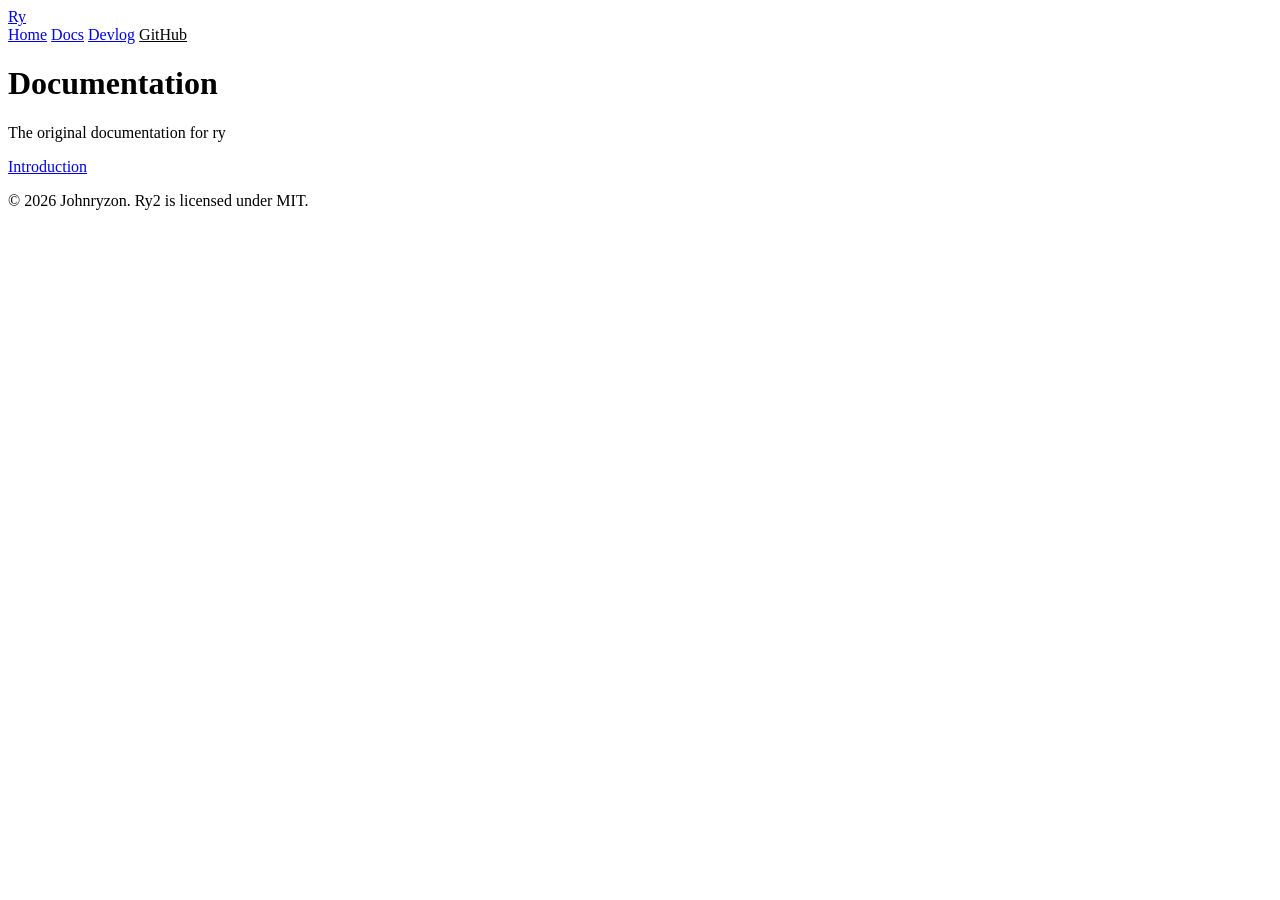
==== docs/index.html @ 28b112de "Initial commit" ====
<!doctype html>
<html lang="en">
  <head>
    <meta charset="UTF-8" />
    <meta name="viewport" content="width=device-width, initial-scale=1.0" />
    <link rel="stylesheet" href="style.css" />
    <title>Ry | Documentation</title>
  </head>
  <body>
    <nav>
      <div class="nav-content">
        <a href="../index.html" class="logo">Ry</a>
        <div class="nav-links">
          <a href="../index.html">Home</a>
          <a href="index.html">Docs</a>
          <a href="../blog/index.html">Devlog</a>
          <a
            href="https://github.com/johnryzon123/Ry2"
            style="color: var(--success)"
            >GitHub</a
          >
        </div>
      </div>
    </nav>
    <header class="hero">
      <h1>Documentation</h1>
      <p class="tagline">The original documentation for ry</p>
    </header>
    <div class="sidebar">
      <a href="intro.html">Introduction</a>
    </div>

    <footer>
      <p>&copy; 2026 Johnryzon. Ry2 is licensed under MIT.</p>
    </footer>
  </body>
</html>
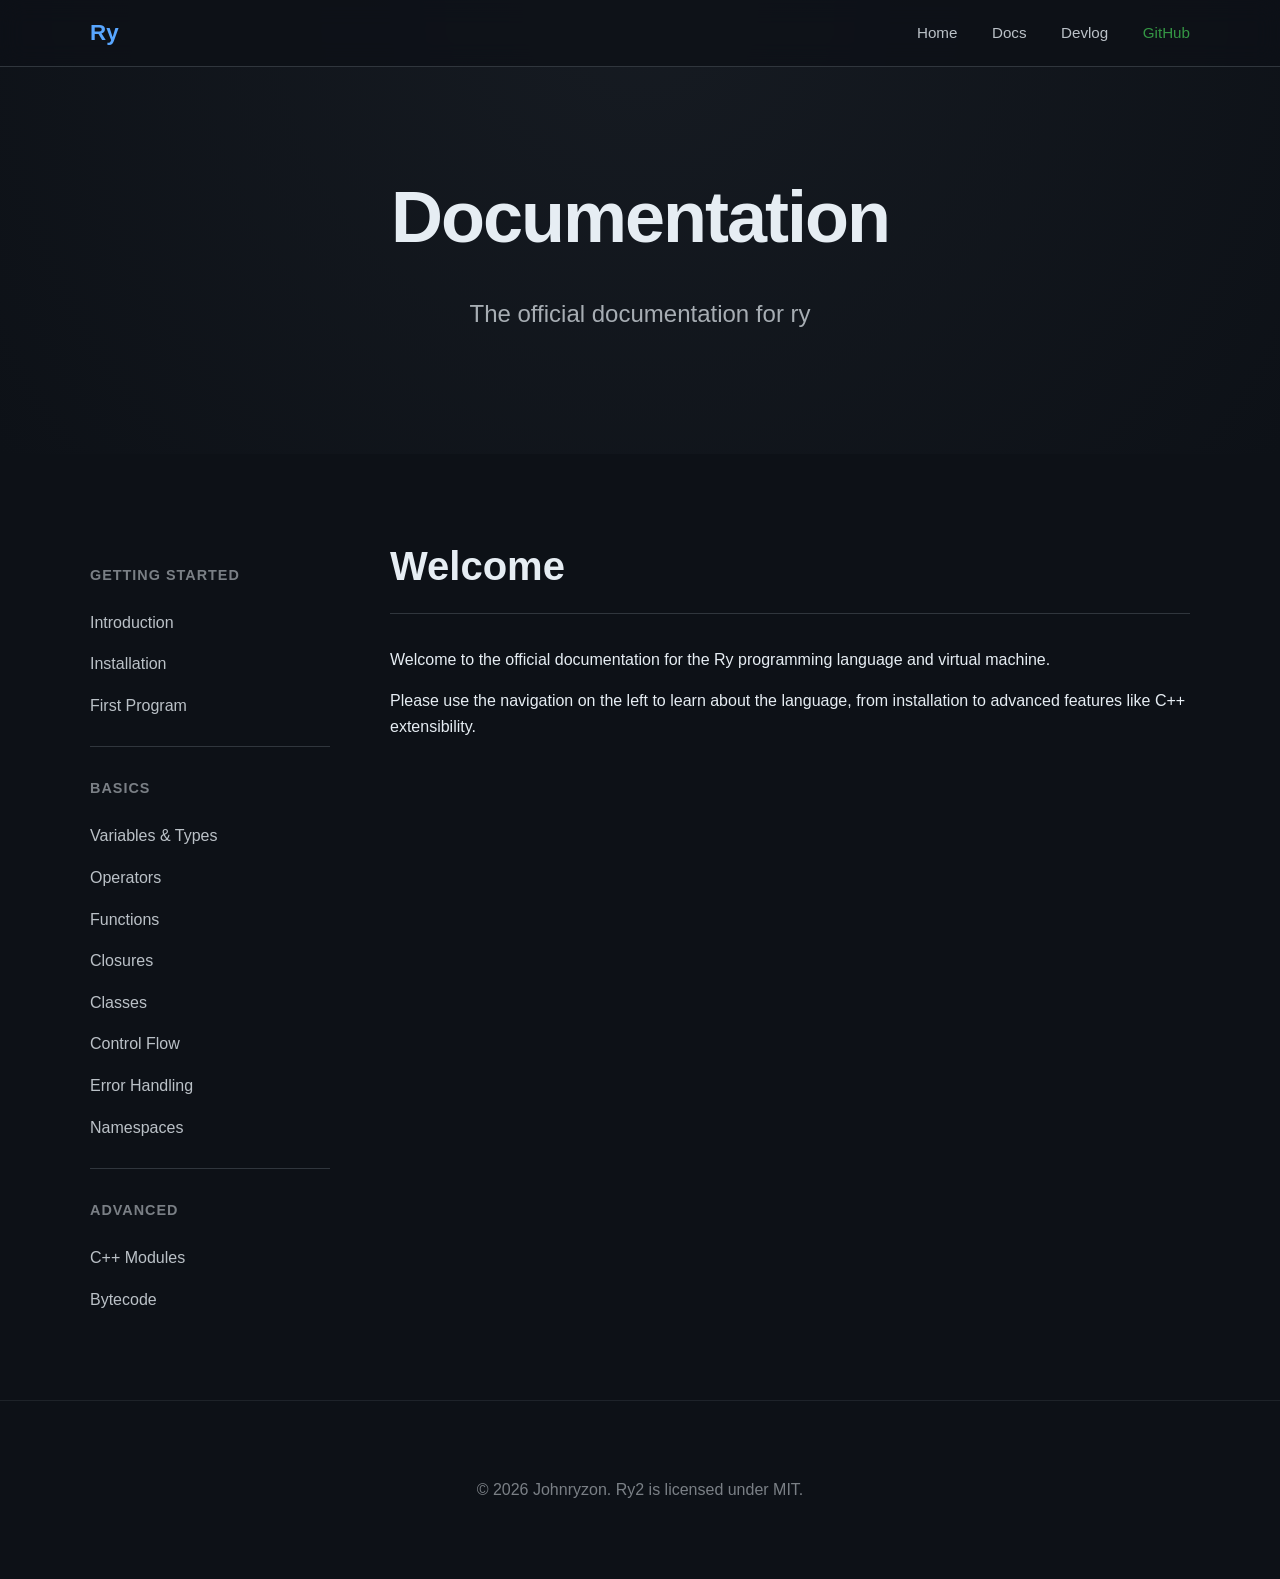
==== commit e73b7779: "Added documentation for Ry" ====
--- a/docs/index.html
+++ b/docs/index.html
@@ -3,7 +3,7 @@
   <head>
     <meta charset="UTF-8" />
     <meta name="viewport" content="width=device-width, initial-scale=1.0" />
-    <link rel="stylesheet" href="style.css" />
+    <link rel="stylesheet" href="../styles/style.css" />
     <title>Ry | Documentation</title>
   </head>
   <body>
@@ -24,10 +24,40 @@
     </nav>
     <header class="hero">
       <h1>Documentation</h1>
-      <p class="tagline">The original documentation for ry</p>
+      <p class="tagline">The official documentation for ry</p>
     </header>
-    <div class="sidebar">
-      <a href="intro.html">Introduction</a>
+    <div class="container docs-layout">
+      <div class="sidebar">
+        <h4>Getting Started</h4>
+        <a href="intro.html">Introduction</a>
+        <a href="installation.html">Installation</a>
+        <a href="hello-world.html">First Program</a>
+        <hr />
+        <h4>Basics</h4>
+        <a href="variables.html">Variables & Types</a>
+        <a href="operators.html">Operators</a>
+        <a href="functions.html">Functions</a>
+        <a href="closures.html">Closures</a>
+        <a href="classes.html">Classes</a>
+        <a href="control-flow.html">Control Flow</a>
+        <a href="error-handling.html">Error Handling</a>
+        <a href="namespaces.html">Namespaces</a>
+        <hr />
+        <h4>Advanced</h4>
+        <a href="cpp-modules.html">C++ Modules</a>
+        <a href="bytecode.html">Bytecode</a>
+      </div>
+      <main class="docs-content">
+        <h2>Welcome</h2>
+        <p>
+          Welcome to the official documentation for the Ry programming language
+          and virtual machine.
+        </p>
+        <p>
+          Please use the navigation on the left to learn about the language,
+          from installation to advanced features like C++ extensibility.
+        </p>
+      </main>
     </div>
 
     <footer>
--- a/styles/style.css
+++ b/styles/style.css
@@ -0,0 +1,220 @@
+:root {
+  --bg: #0d1117;
+  --card: #161b22;
+  --text: #e6edf3;
+  --accent: #58a6ff;
+  --code-bg: #010409;
+  --border: #30363d;
+  --success: #3fb950;
+}
+body {
+  font-family:
+    -apple-system, BlinkMacSystemFont, "Segoe UI", Helvetica, Arial, sans-serif;
+  background-color: var(--bg);
+  color: var(--text);
+  margin: 0;
+  line-height: 1.6;
+}
+
+/* Modern Navigation */
+nav {
+  position: fixed;
+  top: 0;
+  width: 100%;
+  background: rgba(13, 17, 23, 0.8);
+  backdrop-filter: blur(12px);
+  border-bottom: 1px solid var(--border);
+  z-index: 1000;
+}
+.nav-content {
+  max-width: 1100px;
+  margin: 0 auto;
+  display: flex;
+  justify-content: space-between;
+  align-items: center;
+  padding: 15px 20px;
+}
+.logo {
+  font-weight: 800;
+  font-size: 1.4rem;
+  color: var(--accent);
+  text-decoration: none;
+}
+.nav-links a {
+  color: var(--text);
+  text-decoration: none;
+  margin-left: 30px;
+  font-size: 0.95rem;
+  opacity: 0.8;
+  transition: 0.2s;
+}
+.nav-links a:hover {
+  opacity: 1;
+  color: var(--accent);
+}
+
+/* Hero Section */
+.hero {
+  padding: 160px 20px 100px 20px;
+  text-align: center;
+  background: radial-gradient(circle at top, #161b22 0%, #0d1117 100%);
+}
+h1 {
+  font-size: 4.5rem;
+  margin: 0;
+  letter-spacing: -2px;
+}
+.tagline {
+  font-size: 1.5rem;
+  opacity: 0.7;
+  margin: 20px 0;
+  max-width: 700px;
+  margin-left: auto;
+  margin-right: auto;
+}
+
+/* CTA Buttons */
+.cta-group {
+  margin-top: 40px;
+}
+.btn {
+  padding: 14px 32px;
+  border-radius: 8px;
+  text-decoration: none;
+  font-weight: 600;
+  display: inline-block;
+  transition: 0.2s;
+}
+.btn-primary {
+  background: var(--accent);
+  color: #0d1117;
+  margin-right: 15px;
+}
+.btn-secondary {
+  border: 1px solid var(--border);
+  color: var(--text);
+}
+.btn:hover {
+  transform: translateY(-3px);
+  box-shadow: 0 10px 20px rgba(0, 0, 0, 0.3);
+}
+
+/* Feature Grid */
+.container {
+  max-width: 1100px;
+  margin: 0 auto;
+  padding: 80px 20px;
+}
+.grid {
+  display: grid;
+  grid-template-columns: repeat(auto-fit, minmax(300px, 1fr));
+  gap: 30px;
+}
+.card {
+  background: var(--card);
+  padding: 40px;
+  border-radius: 16px;
+  border: 1px solid var(--border);
+  transition: 0.3s;
+}
+.card:hover {
+  border-color: var(--accent);
+}
+.card h3 {
+  margin-top: 0;
+  font-size: 1.5rem;
+}
+
+/* Code Sample */
+.code-box {
+  background: var(--code-bg);
+  border-radius: 12px;
+  padding: 30px;
+  border: 1px solid var(--border);
+  margin-top: 60px;
+  text-align: left;
+  position: relative;
+}
+.code-header {
+  position: absolute;
+  top: 12px;
+  left: 20px;
+  display: flex;
+  gap: 8px;
+}
+.dot {
+  width: 12px;
+  height: 12px;
+  border-radius: 50%;
+}
+pre {
+  font-family: "Fira Code", monospace;
+  margin: 20px 0 0 0;
+  color: #d1d5db;
+}
+.keyword {
+  color: #ff9a72;
+}
+.func {
+  color: #d2a8ff;
+}
+.string {
+  color: #e9cc6f;
+}
+.comment {
+  color: #8b949e; /* GitHub's comment gray */
+}
+
+/* Docs Layout */
+.docs-layout {
+  display: grid;
+  grid-template-columns: 240px 1fr;
+  gap: 60px;
+}
+.sidebar h4 {
+  font-size: 0.9rem;
+  text-transform: uppercase;
+  letter-spacing: 1px;
+  opacity: 0.5;
+  margin-top: 30px;
+  margin-bottom: 15px;
+}
+.sidebar a {
+  display: block;
+  color: var(--text);
+  text-decoration: none;
+  padding: 8px 0;
+  opacity: 0.8;
+  transition: 0.2s;
+}
+.sidebar a:hover {
+  opacity: 1;
+  color: var(--accent);
+}
+.sidebar a.active {
+  color: var(--accent);
+  font-weight: 600;
+  opacity: 1;
+}
+.sidebar hr {
+  border: 0;
+  border-top: 1px solid var(--border);
+  margin: 20px 0;
+}
+.docs-content h2 {
+  font-size: 2.5rem;
+  border-bottom: 1px solid var(--border);
+  padding-bottom: 15px;
+  margin-top: 0;
+}
+.docs-content h3 {
+  font-size: 1.8rem;
+  margin-top: 40px;
+}
+
+footer {
+  text-align: center;
+  padding: 60px;
+  border-top: 1px solid var(--border);
+  opacity: 0.5;
+}
